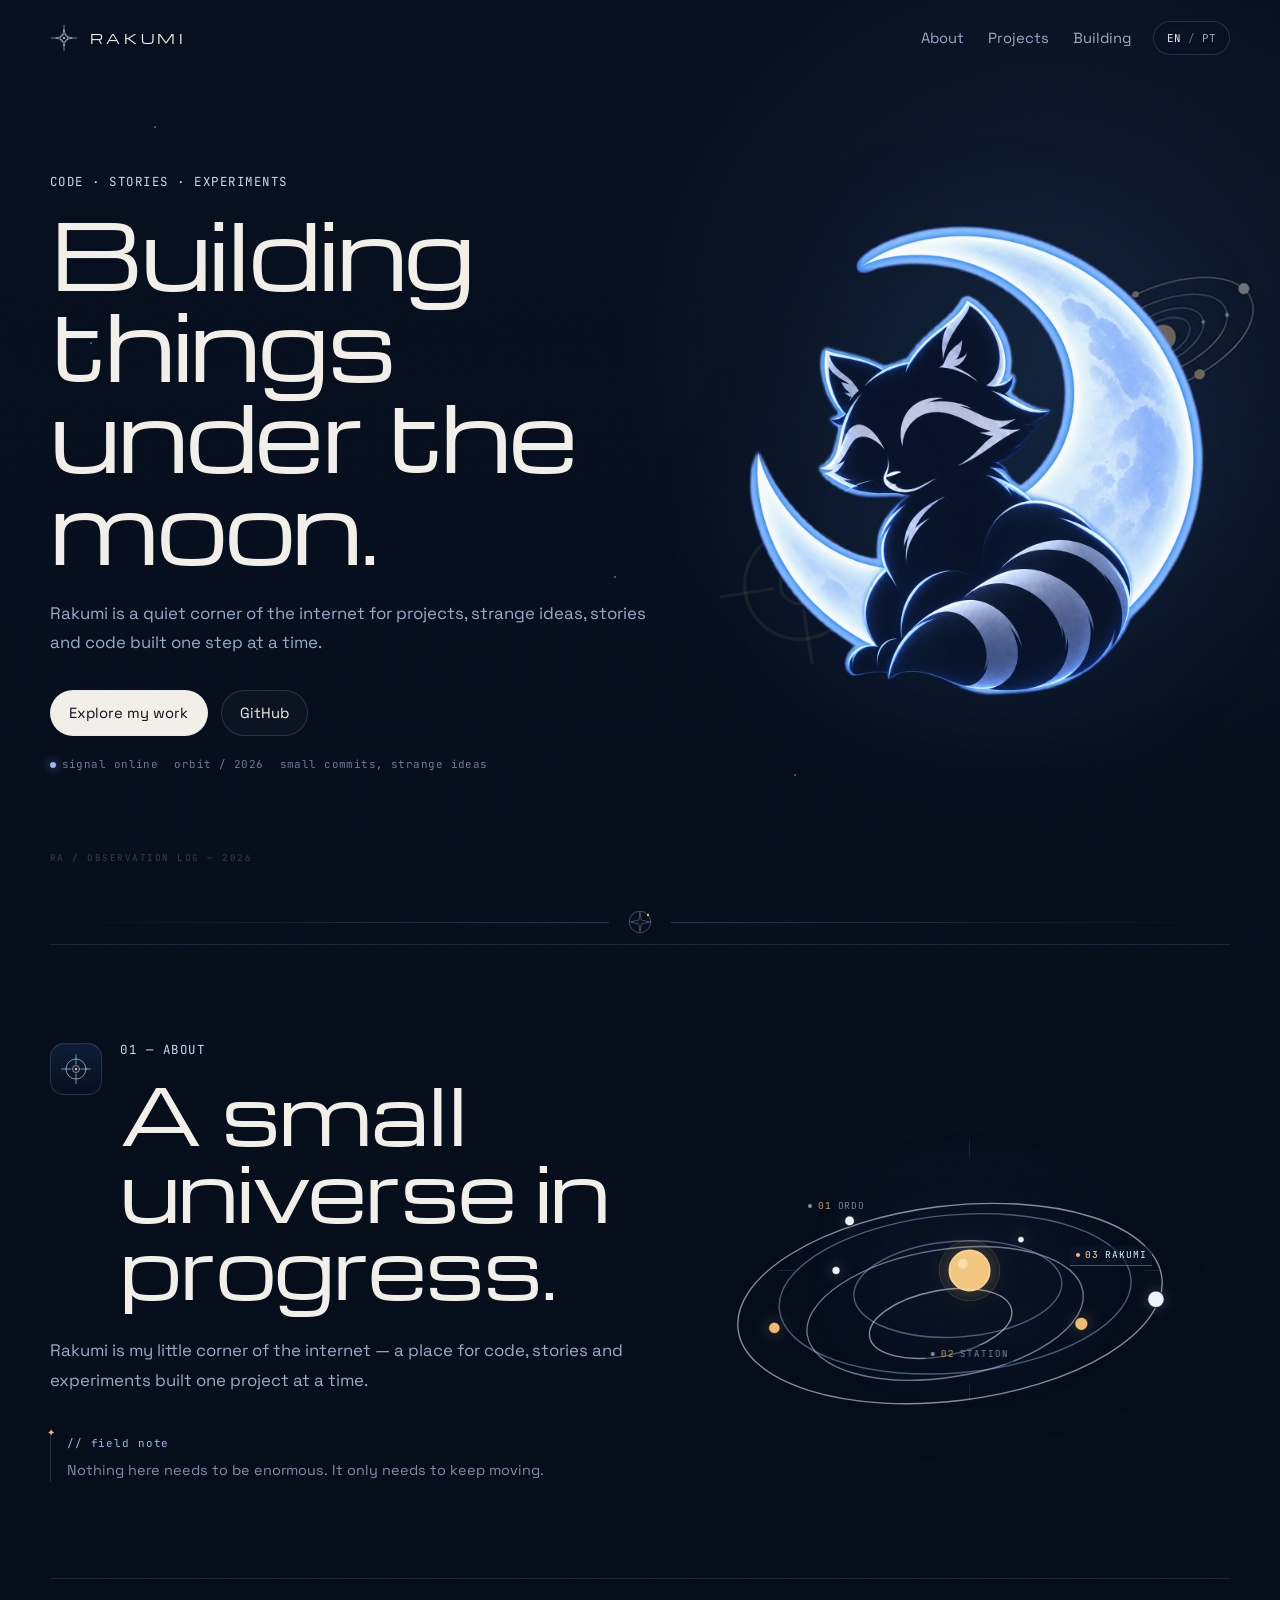
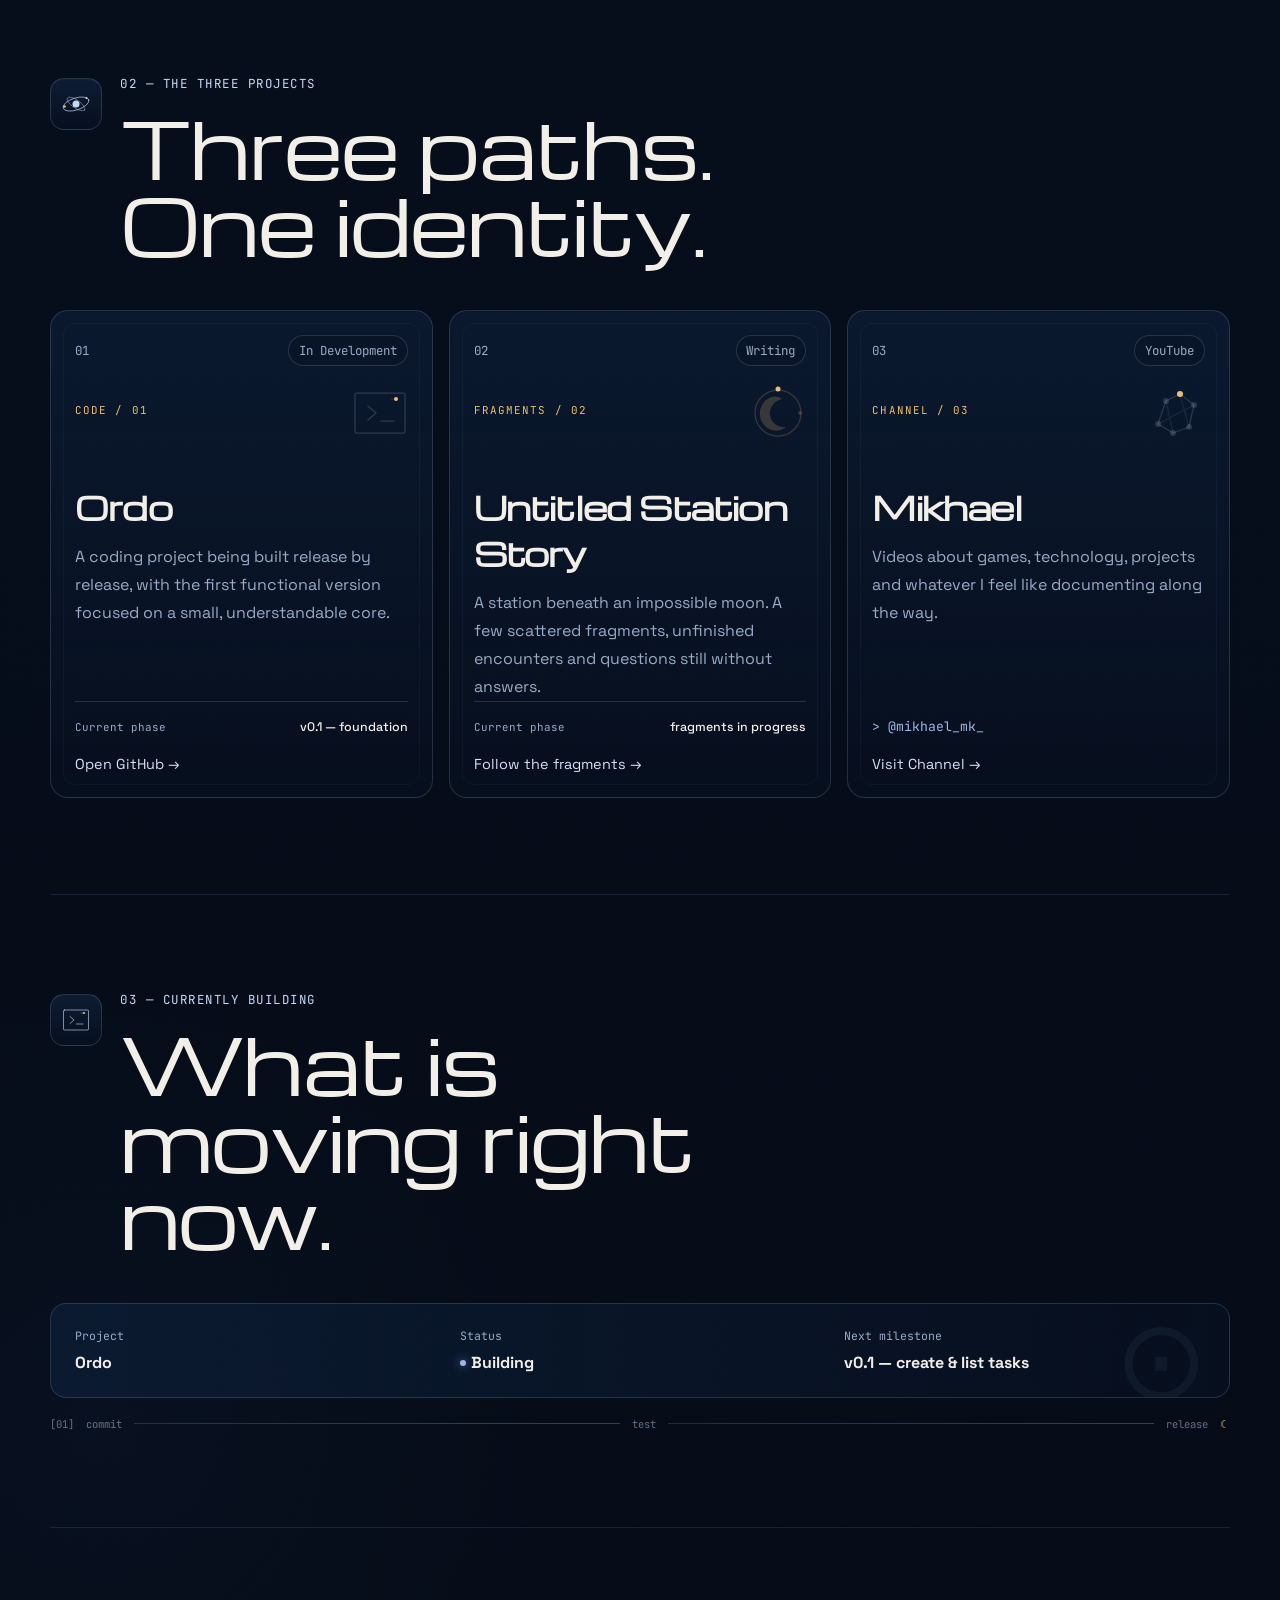
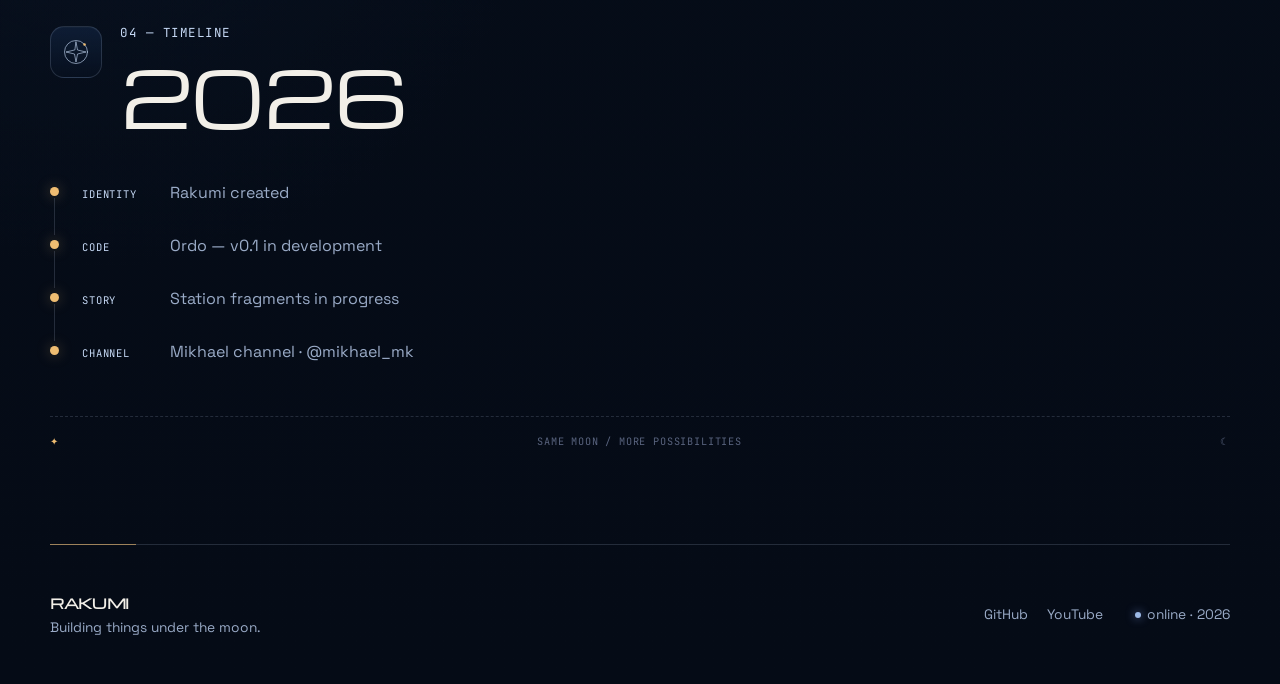
==== rakumi-web-main/index.html @ 77d39f20 "Add files via upload" ====
<!DOCTYPE html>
<html lang="en">
<head>
  <meta charset="UTF-8" />
  <meta name="viewport" content="width=device-width, initial-scale=1.0" />
  <meta
    name="description"
    content="Rakumi — code, stories and experiments built under the moon."
  />
  <meta name="theme-color" content="#07101f" />
  <title>Rakumi — Building things under the moon</title>
  <link rel="icon" type="image/png" sizes="64x64" href="assets/favicon.png" />
  <link rel="stylesheet" href="style.css" />
</head>
<body>
  <!-- Reusable celestial icon system inspired by the Rakumi asset sheet. -->
  <svg class="svg-sprite" aria-hidden="true" width="0" height="0">
    <defs>
      <symbol id="icon-compass" viewBox="0 0 64 64">
        <circle cx="32" cy="32" r="9" />
        <path d="M32 3v15M32 46v15M3 32h15M46 32h15" />
        <path d="M32 13 36 28 51 32 36 36 32 51 28 36 13 32 28 28Z" />
        <circle cx="32" cy="32" r="2.5" class="icon-fill" />
      </symbol>

      <symbol id="icon-orbit" viewBox="0 0 64 64">
        <circle cx="32" cy="32" r="7" class="icon-fill" />
        <ellipse cx="32" cy="32" rx="27" ry="12" transform="rotate(-18 32 32)" />
        <ellipse cx="32" cy="32" rx="21" ry="8" transform="rotate(35 32 32)" opacity=".62" />
        <circle cx="9" cy="37" r="2.7" class="icon-gold" />
        <circle cx="53" cy="20" r="2" class="icon-fill" />
      </symbol>

      <symbol id="icon-coordinates" viewBox="0 0 64 64">
        <circle cx="32" cy="32" r="20" />
        <circle cx="32" cy="32" r="7" />
        <path d="M32 3v19M32 42v19M3 32h19M42 32h19" />
        <circle cx="32" cy="32" r="2.5" class="icon-gold" />
      </symbol>

      <symbol id="icon-developer" viewBox="0 0 64 64">
        <rect x="7" y="12" width="50" height="40" rx="2" />
        <path d="m20 25 8 7-8 7M33 40h13" />
        <path d="M43 18h7" opacity=".58" />
        <circle cx="48" cy="18" r="2" class="icon-gold" />
      </symbol>

      <symbol id="icon-knowledge" viewBox="0 0 64 64">
        <circle cx="32" cy="32" r="23" />
        <path d="M36 18c-8 2-13 9-12 16 1 8 8 13 16 12-6 5-15 5-21-1-7-7-7-18 0-25 5-5 12-6 17-2Z" class="icon-fill" />
        <circle cx="32" cy="8" r="2.5" class="icon-gold" />
        <circle cx="54" cy="32" r="2" class="icon-fill" />
      </symbol>

      <symbol id="icon-connection" viewBox="0 0 64 64">
        <path d="M13 43 21 20 35 13 49 24 44 46 28 52 13 43Z" />
        <path d="m21 20 7 32M35 13l9 33M13 43l36-19" opacity=".54" />
        <circle cx="13" cy="43" r="3" class="icon-fill" />
        <circle cx="21" cy="20" r="3" class="icon-fill" />
        <circle cx="35" cy="13" r="3" class="icon-gold" />
        <circle cx="49" cy="24" r="3" class="icon-fill" />
        <circle cx="44" cy="46" r="3" class="icon-fill" />
        <circle cx="28" cy="52" r="3" class="icon-fill" />
      </symbol>

      <symbol id="icon-exploration" viewBox="0 0 64 64">
        <circle cx="32" cy="32" r="23" />
        <path d="M32 12 35 28 52 32 35 36 32 52 29 36 12 32 29 28Z" />
        <circle cx="49" cy="17" r="2.5" class="icon-gold" />
      </symbol>

      <symbol id="icon-moon" viewBox="0 0 64 64">
        <circle cx="32" cy="32" r="23" />
        <path d="M39 15c-9 2-15 10-14 19 1 9 9 15 18 14-4 4-9 6-14 5-12-2-20-13-18-25 2-10 10-17 20-18 3 0 6 1 8 2Z" class="icon-fill" />
        <path d="M32 4v9M32 51v9" opacity=".55" />
        <circle cx="46" cy="37" r="2" class="icon-gold" />
      </symbol>
    </defs>
  </svg>

  <div class="sky" aria-hidden="true">
    <span class="star star-1"></span>
    <span class="star star-2"></span>
    <span class="star star-3"></span>
    <span class="star star-4"></span>
    <span class="star star-5"></span>
    <span class="star star-6"></span>
    <span class="star star-7"></span>
  </div>

  <header class="site-header">
    <a class="brand" href="#top" aria-label="Rakumi home">
      <svg class="brand-mark" aria-hidden="true"><use href="#icon-compass"></use></svg>
      <span>RAKUMI</span>
    </a>

    <div class="header-actions">
      <nav class="nav" aria-label="Primary navigation" data-i18n-aria-label="nav.aria">
        <a href="#about" data-i18n="nav.about">About</a>
        <a href="#projects" data-i18n="nav.projects">Projects</a>
        <a href="#building" data-i18n="nav.building">Building</a>
      </nav>

      <div class="language-switcher" role="group" aria-label="Language" data-i18n-aria-label="language.aria">
        <button class="language-button" type="button" data-lang="en" aria-pressed="true">EN</button>
        <span aria-hidden="true">/</span>
        <button class="language-button" type="button" data-lang="pt" aria-pressed="false">PT</button>
      </div>
    </div>
  </header>

  <main id="top">
    <section class="hero section">
      <div class="hero-copy">
        <p class="eyebrow" data-i18n="hero.eyebrow">CODE · STORIES · EXPERIMENTS</p>
        <h1 data-i18n-html="hero.title">Building things<br />under the moon.</h1>
        <p class="hero-text" data-i18n="hero.text">
          Rakumi is a quiet corner of the internet for projects,
          strange ideas, stories and code built one step at a time.
        </p>

        <div class="hero-actions">
          <a class="button button-primary" href="#projects" data-i18n="hero.explore">Explore my work</a>
          <a
            class="button button-secondary"
            href="https://github.com/rakumidev"
            target="_blank"
            rel="noreferrer"
          >
            GitHub
          </a>
        </div>

        <div class="hero-signal" aria-label="Rakumi status" data-i18n-aria-label="hero.statusAria">
          <span><i class="signal-dot"></i><span data-i18n="hero.status">signal online</span></span>
          <span data-i18n="hero.orbit">orbit / 2026</span>
          <span data-i18n="hero.commits">small commits, strange ideas</span>
        </div>
      </div>

      <div class="hero-visual">
        <div class="hero-diagram hero-diagram-a hero-orbit-image" aria-hidden="true">
          <img src="assets/orbital-chart.png" alt="" />
        </div>
        <div class="hero-diagram hero-diagram-b" aria-hidden="true">
          <svg><use href="#icon-coordinates"></use></svg>
        </div>
        <img
          class="hero-art"
          src="assets/rakumi-moon.png"
          alt="Rakumi, a lunar raccoon sitting on a crescent moon"
          data-i18n-alt="hero.alt"
          width="1254"
          height="1254"
          fetchpriority="high"
        />
      </div>
    </section>

    <div class="celestial-divider section" aria-hidden="true">
      <span></span><svg><use href="#icon-exploration"></use></svg><span></span>
    </div>

    <section id="about" class="section content-section about-layout">
      <div class="about-copy">
        <div class="section-heading with-symbol">
          <div class="section-symbol" aria-hidden="true">
            <svg><use href="#icon-coordinates"></use></svg>
          </div>
          <div>
            <p class="eyebrow" data-i18n="about.eyebrow">01 — ABOUT</p>
            <h2 data-i18n="about.title">A small universe in progress.</h2>
          </div>
        </div>

        <p class="section-text" data-i18n="about.text">
          Rakumi is my little corner of the internet — a place for code,
          stories and experiments built one project at a time.
        </p>

        <p class="field-note">
          <span data-i18n="about.noteLabel">// field note</span>
          <span class="field-note-copy" data-i18n="about.note">Nothing here needs to be enormous. It only needs to keep moving.</span>
        </p>
      </div>

      <div
        class="orbit-map orbit-interactive"
        data-orbit-system
        data-mode="rakumi"
        aria-label="The three Rakumi project paths"
        data-i18n-aria-label="about.orbitAria"
      >
        <div class="orbit-stage" data-orbit-stage>
          <svg class="orbit-system" viewBox="0 0 620 420" aria-hidden="true" focusable="false">
            <g class="orbit-reference">
              <path d="M310 55v20M310 345v20M82 210h20M518 210h20" />
              <circle cx="310" cy="210" r="3" />
            </g>

            <g class="orbit-rings">
              <ellipse class="orbit-ring orbit-ring-1" data-orbit-ring="0" cx="310" cy="210" rx="254" ry="116" />
              <ellipse class="orbit-ring orbit-ring-2" data-orbit-ring="1" cx="310" cy="210" rx="210" ry="94" />
              <ellipse class="orbit-ring orbit-ring-3" data-orbit-ring="2" cx="310" cy="210" rx="166" ry="76" />
              <ellipse class="orbit-ring orbit-ring-4" data-orbit-ring="3" cx="310" cy="210" rx="124" ry="57" />
              <ellipse class="orbit-ring orbit-ring-5" data-orbit-ring="4" cx="310" cy="210" rx="86" ry="39" />
            </g>

            <g class="orbit-planets">
              <circle class="orbit-planet orbit-planet-1" data-orbit-planet="0" r="10" />
              <circle class="orbit-planet orbit-planet-2 orbit-planet-gold" data-orbit-planet="1" r="7" />
              <circle class="orbit-planet orbit-planet-3" data-orbit-planet="2" r="6" />
              <circle class="orbit-planet orbit-planet-4 orbit-planet-gold" data-orbit-planet="3" r="8" />
              <circle class="orbit-planet orbit-planet-5" data-orbit-planet="4" r="5" />
              <circle class="orbit-planet orbit-planet-6" data-orbit-planet="5" r="4" />
            </g>

            <g class="orbit-core-graphic">
              <circle class="orbit-core-halo" cx="310" cy="210" r="36" />
              <circle class="orbit-core-star" cx="310" cy="210" r="24" />
              <circle class="orbit-core-highlight" cx="302" cy="202" r="6" />
            </g>
          </svg>

          <div class="orbit-mode-switcher" role="group" aria-label="Orbit mode">
            <button class="orbit-mode-button orbit-mode-ordo" type="button" data-orbit-mode="ordo" aria-pressed="false">
              <b>01</b><span>ORDO</span>
            </button>
            <button class="orbit-mode-button orbit-mode-station" type="button" data-orbit-mode="station" aria-pressed="false">
              <b>02</b><span>STATION</span>
            </button>
            <button class="orbit-mode-button orbit-mode-rakumi is-active" type="button" data-orbit-mode="rakumi" aria-pressed="true">
              <b>03</b><span>RAKUMI</span>
            </button>
          </div>

          <span class="orbit-click-marker" data-orbit-marker aria-hidden="true"></span>
        </div>
      </div>
    </section>

    <section id="projects" class="section content-section">
      <div class="section-heading with-symbol">
        <div class="section-symbol" aria-hidden="true">
          <svg><use href="#icon-orbit"></use></svg>
        </div>
        <div>
          <p class="eyebrow" data-i18n="projects.eyebrow">02 — THE THREE PROJECTS</p>
          <h2 data-i18n="projects.title">Three paths. One identity.</h2>
        </div>
      </div>

      <div class="project-grid">
        <article class="project-card">
          <svg class="project-symbol" aria-hidden="true"><use href="#icon-developer"></use></svg>
          <div class="project-topline">
            <span class="project-index">01</span>
            <span class="status" data-i18n="projects.ordo.status">In Development</span>
          </div>

          <p class="project-kind" data-i18n="projects.ordo.kind">CODE / 01</p>
          <h3>Ordo</h3>
          <p data-i18n="projects.ordo.description">
            A coding project being built release by release, with the first
            functional version focused on a small, understandable core.
          </p>

          <div class="project-phase">
            <span data-i18n="projects.currentPhase">Current phase</span>
            <strong data-i18n="projects.ordo.phase">v0.1 — foundation</strong>
          </div>

          <a class="text-link" href="https://github.com/rakumidev" target="_blank" rel="noreferrer" data-i18n="projects.ordo.link">
            Open GitHub →
          </a>
        </article>

        <article class="project-card">
          <svg class="project-symbol" aria-hidden="true"><use href="#icon-knowledge"></use></svg>
          <div class="project-topline">
            <span class="project-index">02</span>
            <span class="status" data-i18n="projects.station.status">Writing</span>
          </div>

          <p class="project-kind" data-i18n="projects.station.kind">FRAGMENTS / 02</p>
          <h3 data-i18n="projects.station.title">Untitled Station Story</h3>
          <p data-i18n="projects.station.description">
            A station beneath an impossible moon. A few scattered fragments,
            unfinished encounters and questions still without answers.
          </p>

          <div class="project-phase">
            <span data-i18n="projects.currentPhase">Current phase</span>
            <strong data-i18n="projects.station.phase">fragments in progress</strong>
          </div>

          <a class="text-link" href="#timeline" data-i18n="projects.station.link">Follow the fragments →</a>
        </article>

        <article class="project-card">
          <svg class="project-symbol" aria-hidden="true"><use href="#icon-connection"></use></svg>
          <div class="project-topline">
            <span class="project-index">03</span>
            <span class="status" data-i18n="projects.channel.status">YouTube</span>
          </div>

          <p class="project-kind" data-i18n="projects.channel.kind">CHANNEL / 03</p>
          <h3 data-i18n="projects.channel.title">Mikhael</h3>
          <p data-i18n="projects.channel.description">
            Videos about games, technology, projects and whatever I feel like
            documenting along the way.
          </p>

          <div class="terminal-line">
            <span>&gt;</span>
            <span data-i18n="projects.channel.terminal">@mikhael_mk</span><span class="cursor">_</span>
          </div>

          <a class="text-link" href="https://www.youtube.com/@mikhael_mk" target="_blank" rel="noreferrer" data-i18n="projects.channel.link">Visit Channel →</a>
        </article>
      </div>
    </section>

    <section id="building" class="section content-section">
      <div class="section-heading with-symbol">
        <div class="section-symbol" aria-hidden="true">
          <svg><use href="#icon-developer"></use></svg>
        </div>
        <div>
          <p class="eyebrow" data-i18n="building.eyebrow">03 — CURRENTLY BUILDING</p>
          <h2 data-i18n="building.title">What is moving right now.</h2>
        </div>
      </div>

      <div class="building-panel">
        <div>
          <span class="panel-label" data-i18n="building.project">Project</span>
          <strong>Ordo</strong>
        </div>
        <div>
          <span class="panel-label" data-i18n="building.statusLabel">Status</span>
          <strong><i class="signal-dot"></i><span data-i18n="building.status">Building</span></strong>
        </div>
        <div>
          <span class="panel-label" data-i18n="building.nextMilestone">Next milestone</span>
          <strong data-i18n="building.milestone">v0.1 — create &amp; list tasks</strong>
        </div>
      </div>

      <div class="building-trace" aria-hidden="true">
        <span>[01]</span>
        <span>commit</span>
        <i></i>
        <span>test</span>
        <i></i>
        <span>release</span>
        <span>☾</span>
      </div>
    </section>

    <section id="timeline" class="section content-section timeline-section">
      <div class="section-heading with-symbol">
        <div class="section-symbol" aria-hidden="true">
          <svg><use href="#icon-exploration"></use></svg>
        </div>
        <div>
          <p class="eyebrow" data-i18n="timeline.eyebrow">04 — TIMELINE</p>
          <h2>2026</h2>
        </div>
      </div>

      <ol class="timeline">
        <li><span data-i18n="timeline.identityLabel">identity</span> <span class="timeline-copy" data-i18n="timeline.identity">Rakumi created</span></li>
        <li><span data-i18n="timeline.codeLabel">code</span> <span class="timeline-copy" data-i18n="timeline.code">Ordo — v0.1 in development</span></li>
        <li><span data-i18n="timeline.storyLabel">story</span> <span class="timeline-copy" data-i18n="timeline.story">Station fragments in progress</span></li>
        <li><span data-i18n="timeline.channelLabel">channel</span> <span class="timeline-copy" data-i18n="timeline.channel">Mikhael channel · @mikhael_mk</span></li>
      </ol>

      <div class="timeline-signoff" aria-hidden="true">
        <span>✦</span>
        <span data-i18n="timeline.signoff">same moon / more possibilities</span>
        <span>☾</span>
      </div>
    </section>
  </main>

  <footer class="footer">
    <div>
      <strong>RAKUMI</strong>
      <p data-i18n="footer.tagline">Building things under the moon.</p>
    </div>

    <div class="footer-links">
      <a href="https://github.com/rakumidev" target="_blank" rel="noreferrer">GitHub</a>
      <a href="https://www.youtube.com/@mikhael_mk" target="_blank" rel="noreferrer">YouTube</a>
    </div>

    <span class="footer-status"><i class="signal-dot"></i><span data-i18n="footer.status">online · 2026</span></span>
  </footer>

  <script src="script.js"></script>
</body>
</html>
---- rakumi-web-main/style.css ----
@import url('https://fonts.googleapis.com/css2?family=JetBrains+Mono:wght@400;500;600&family=Michroma&family=Space+Grotesk:wght@400;500;600;700&display=swap');

:root {
  --bg: #07101f;
  --bg-soft: #0b172b;
  --panel: rgba(10, 24, 46, 0.72);
  --panel-hover: rgba(15, 33, 61, 0.86);
  --border: rgba(188, 207, 236, 0.17);
  --border-strong: rgba(204, 218, 240, 0.29);
  --text: #f2efe8;
  --muted: #9aabc7;
  --accent: #9cb9e5;
  --accent-strong: #c5d8f4;
  --gold: #efbd72;
  --max-width: 1180px;
}

* {
  box-sizing: border-box;
}

html {
  scroll-behavior: smooth;
}

body {
  margin: 0;
  background:
    radial-gradient(circle at 82% 9%, rgba(82, 118, 173, 0.16), transparent 27rem),
    radial-gradient(circle at 8% 78%, rgba(40, 74, 125, 0.08), transparent 28rem),
    linear-gradient(180deg, #07101f 0%, #050b16 100%);
  color: var(--text);
  font-family: "Space Grotesk", system-ui, -apple-system, BlinkMacSystemFont, "Segoe UI", sans-serif;
  min-height: 100vh;
  overflow-x: hidden;
}

a {
  color: inherit;
  text-decoration: none;
}

.sky {
  position: fixed;
  inset: 0;
  pointer-events: none;
  z-index: -1;
}

.star {
  position: absolute;
  width: 2px;
  height: 2px;
  border-radius: 50%;
  background: #dce7ff;
  opacity: 0.45;
  animation: drift 14s ease-in-out infinite alternate;
}

.star-1 { top: 14%; left: 12%; }
.star-2 { top: 28%; left: 74%; animation-delay: -3s; }
.star-3 { top: 55%; left: 88%; animation-delay: -6s; }
.star-4 { top: 72%; left: 20%; animation-delay: -9s; }
.star-5 { top: 86%; left: 62%; animation-delay: -12s; }

.site-header {
  width: min(calc(100% - 2rem), var(--max-width));
  margin: 0 auto;
  min-height: 76px;
  display: flex;
  align-items: center;
  justify-content: space-between;
  gap: 2rem;
}

.brand,
.eyebrow,
.status,
.project-index,
.panel-label,
.terminal-line {
  font-family: "JetBrains Mono", monospace;
}

.brand {
  font-size: 0.95rem;
  letter-spacing: 0.22em;
  font-weight: 500;
}

.nav {
  display: flex;
  gap: 1.5rem;
  color: var(--muted);
  font-size: 0.92rem;
}

.nav a {
  transition: color 180ms ease;
}

.nav a:hover {
  color: var(--text);
}

.section {
  width: min(calc(100% - 2rem), var(--max-width));
  margin: 0 auto;
}

.hero {
  min-height: calc(100vh - 76px);
  display: grid;
  grid-template-columns: minmax(0, 1.1fr) minmax(320px, 0.9fr);
  align-items: center;
  gap: 4rem;
  padding: 5rem 0 7rem;
}

.eyebrow {
  margin: 0 0 1rem;
  color: var(--accent);
  font-size: 0.78rem;
  letter-spacing: 0.12em;
}

.hero h1,
.section-heading h2 {
  margin: 0;
  font-weight: 600;
  letter-spacing: -0.045em;
}

.hero h1 {
  max-width: 760px;
  font-size: clamp(3.4rem, 7vw, 6.6rem);
  line-height: 0.94;
}

.hero-text,
.section-text,
.project-card p {
  color: var(--muted);
  line-height: 1.75;
}

.hero-text {
  max-width: 610px;
  margin: 1.75rem 0 0;
  font-size: 1.05rem;
}

.hero-actions {
  display: flex;
  flex-wrap: wrap;
  gap: 0.8rem;
  margin-top: 2rem;
}

.button {
  display: inline-flex;
  min-height: 46px;
  align-items: center;
  justify-content: center;
  border-radius: 999px;
  padding: 0 1.15rem;
  border: 1px solid var(--border);
  font-size: 0.92rem;
  transition:
    transform 180ms ease,
    background-color 180ms ease,
    border-color 180ms ease;
}

.button:hover {
  transform: translateY(-2px);
}

.button-primary {
  background: var(--text);
  color: #0a0d1b;
}

.button-secondary {
  background: rgba(255,255,255,0.025);
}

.hero-visual {
  min-width: 0;
  display: grid;
  place-items: center;
}

.hero-art {
  display: block;
  width: 100%;
  max-width: 500px;
  height: auto;
  object-fit: contain;
  transform: scaleX(-1);
  margin-top: -24px;
}


.hero-signal {
  display: flex;
  flex-wrap: wrap;
  gap: 0.55rem 1rem;
  margin-top: 1.35rem;
  color: rgba(150, 164, 201, 0.72);
  font-family: "JetBrains Mono", monospace;
  font-size: 0.68rem;
  letter-spacing: 0.04em;
  text-transform: lowercase;
}

.signal-dot {
  display: inline-block;
  width: 6px;
  height: 6px;
  margin-right: 0.35rem;
  border-radius: 50%;
  background: var(--accent);
  box-shadow: 0 0 10px rgba(142, 168, 255, 0.72);
  vertical-align: 0.08em;
}

.about-layout {
  display: grid;
  grid-template-columns: minmax(0, 1fr) minmax(360px, 0.9fr);
  gap: 5rem;
  align-items: center;
}

.field-note {
  max-width: 560px;
  margin: 2.4rem 0 0;
  padding-left: 1rem;
  border-left: 1px solid var(--border);
  color: rgba(150, 164, 201, 0.82);
  line-height: 1.7;
  font-size: 0.9rem;
}

.field-note span {
  display: block;
  margin-bottom: 0.35rem;
  color: var(--accent);
  font-family: "JetBrains Mono", monospace;
  font-size: 0.68rem;
  letter-spacing: 0.08em;
}

.orbit-map {
  position: relative;
  width: min(100%, 470px);
  aspect-ratio: 1;
  margin-left: auto;
}

.orbit {
  position: absolute;
  inset: 50%;
  border: 1px solid var(--border);
  border-radius: 50%;
  transform: translate(-50%, -50%);
}

.orbit-outer {
  width: 92%;
  height: 92%;
}

.orbit-inner {
  width: 58%;
  height: 58%;
  border-style: dashed;
  opacity: 0.72;
}

.orbit-map::before,
.orbit-map::after {
  content: "";
  position: absolute;
  left: 50%;
  top: 50%;
  background: linear-gradient(90deg, transparent, var(--border), transparent);
  transform: translate(-50%, -50%);
  opacity: 0.65;
}

.orbit-map::before {
  width: 100%;
  height: 1px;
}

.orbit-map::after {
  width: 1px;
  height: 100%;
}

.orbit-core,
.orbit-node {
  position: absolute;
  z-index: 2;
  border: 1px solid var(--border);
  background: rgba(9, 14, 31, 0.86);
  backdrop-filter: blur(8px);
}

.orbit-core {
  left: 50%;
  top: 50%;
  width: 116px;
  height: 116px;
  border-radius: 50%;
  transform: translate(-50%, -50%);
  display: grid;
  place-content: center;
  text-align: center;
  box-shadow: 0 0 48px rgba(102, 127, 220, 0.09);
}

.orbit-core span {
  letter-spacing: 0.16em;
  font-size: 0.82rem;
  font-weight: 700;
}

.orbit-core small,
.orbit-node small {
  margin-top: 0.25rem;
  color: var(--muted);
  font-family: "JetBrains Mono", monospace;
  font-size: 0.58rem;
}

.orbit-node {
  min-width: 108px;
  padding: 0.72rem 0.85rem;
  border-radius: 14px;
  display: flex;
  flex-direction: column;
  box-shadow: 0 12px 30px rgba(0,0,0,0.16);
}

.orbit-node::before {
  content: "";
  position: absolute;
  width: 5px;
  height: 5px;
  border-radius: 50%;
  background: var(--accent);
  box-shadow: 0 0 10px rgba(142,168,255,0.65);
}

.node-index {
  margin-bottom: 0.32rem;
  color: var(--accent);
  font-family: "JetBrains Mono", monospace;
  font-size: 0.58rem;
}

.orbit-node strong {
  font-size: 0.78rem;
  letter-spacing: 0.08em;
}

.node-code {
  left: 2%;
  top: 16%;
}

.node-code::before {
  right: -10px;
  bottom: 14px;
}

.node-story {
  right: 0;
  top: 36%;
}

.node-story::before {
  left: -10px;
  top: 18px;
}

.node-channel {
  left: 26%;
  bottom: 2%;
}

.node-channel::before {
  right: 18px;
  top: -10px;
}

.project-kind {
  margin: 2.2rem 0 0 !important;
  color: var(--accent) !important;
  font-family: "JetBrains Mono", monospace;
  font-size: 0.68rem !important;
  letter-spacing: 0.1em;
}

.project-phase {
  margin-top: auto;
  padding-top: 1.1rem;
  border-top: 1px solid var(--border);
  display: flex;
  align-items: baseline;
  justify-content: space-between;
  gap: 1rem;
}

.project-phase span {
  color: var(--muted);
  font-family: "JetBrains Mono", monospace;
  font-size: 0.68rem;
}

.project-phase strong {
  text-align: right;
  font-size: 0.78rem;
  font-weight: 500;
}

.building-trace {
  margin-top: 1.2rem;
  display: grid;
  grid-template-columns: auto auto 1fr auto 1fr auto auto;
  align-items: center;
  gap: 0.75rem;
  color: rgba(150, 164, 201, 0.66);
  font-family: "JetBrains Mono", monospace;
  font-size: 0.66rem;
}

.building-trace i {
  height: 1px;
  background: linear-gradient(90deg, var(--border), rgba(181,198,255,0.28));
}

.timeline li span {
  display: inline-block;
  min-width: 72px;
  margin-right: 0.75rem;
  color: var(--accent);
  font-family: "JetBrains Mono", monospace;
  font-size: 0.66rem;
  text-transform: uppercase;
  letter-spacing: 0.08em;
}

.timeline-signoff {
  margin-top: 1.4rem;
  padding-top: 1.1rem;
  border-top: 1px dashed var(--border);
  display: flex;
  justify-content: space-between;
  gap: 1rem;
  color: rgba(150, 164, 201, 0.58);
  font-family: "JetBrains Mono", monospace;
  font-size: 0.64rem;
  letter-spacing: 0.08em;
  text-transform: uppercase;
}

.footer-status {
  white-space: nowrap;
}

.content-section {
  position: relative;
  padding: 6rem 0;
  border-top: 1px solid var(--border);
}

.content-section::before {
  content: "·";
  position: absolute;
  top: -0.58rem;
  left: 2rem;
  padding: 0 0.45rem;
  background: var(--bg);
  color: rgba(142, 168, 255, 0.55);
  font-family: "JetBrains Mono", monospace;
}

.section-heading {
  max-width: 760px;
}

.section-heading h2 {
  font-size: clamp(2.4rem, 6vw, 4.8rem);
  line-height: 1;
}

.section-text {
  max-width: 690px;
  margin-top: 2rem;
  font-size: 1.05rem;
}

.project-grid {
  display: grid;
  grid-template-columns: repeat(3, 1fr);
  gap: 1rem;
  margin-top: 3rem;
}

.project-card {
  position: relative;
  overflow: hidden;
  min-height: 430px;
  border: 1px solid var(--border);
  border-radius: 24px;
  padding: 1.5rem;
  background: linear-gradient(180deg, var(--panel), rgba(11, 17, 37, 0.42));
  display: flex;
  flex-direction: column;
  transition:
    transform 180ms ease,
    border-color 180ms ease,
    background-color 180ms ease;
}

.project-card::after {
  content: "✦";
  position: absolute;
  right: 1.2rem;
  bottom: 1rem;
  color: rgba(142, 168, 255, 0.18);
  font-size: 2.5rem;
  line-height: 1;
  pointer-events: none;
}

.project-card:hover {
  transform: translateY(-5px);
  border-color: rgba(182, 199, 255, 0.28);
  background: var(--panel-hover);
}

.project-topline,
.progress-row {
  display: flex;
  align-items: center;
  justify-content: space-between;
  gap: 1rem;
}

.project-index,
.status,
.progress-row {
  color: var(--muted);
  font-size: 0.78rem;
}

.status {
  border: 1px solid var(--border);
  border-radius: 999px;
  padding: 0.38rem 0.62rem;
}

.project-card h3 {
  margin: 4rem 0 0.8rem;
  font-size: 2rem;
  letter-spacing: -0.03em;
}

.project-card p {
  margin: 0;
}

.progress-row {
  margin-top: auto;
  margin-bottom: 0.6rem;
}

.progress-track {
  overflow: hidden;
  height: 5px;
  background: rgba(255,255,255,0.07);
  border-radius: 999px;
}

.progress-bar {
  width: 0;
  height: 100%;
  background: linear-gradient(90deg, var(--accent), var(--accent-strong));
  border-radius: inherit;
  transition: width 900ms cubic-bezier(.2,.75,.2,1);
}

.text-link {
  margin-top: 1.25rem;
  color: var(--accent-strong);
  font-size: 0.9rem;
}

.terminal-line {
  margin-top: auto;
  color: var(--accent);
  font-size: 0.82rem;
}

.cursor {
  animation: blink 1s steps(1) infinite;
}

.building-panel {
  margin-top: 3rem;
  padding: 1.5rem;
  border: 1px solid var(--border);
  border-radius: 22px;
  background: var(--panel);
  display: grid;
  grid-template-columns: repeat(3, 1fr);
  gap: 1.5rem;
}

.building-panel > div {
  display: flex;
  flex-direction: column;
  gap: 0.55rem;
}

.panel-label {
  color: var(--muted);
  font-size: 0.72rem;
}

.timeline {
  margin: 3rem 0 0;
  padding: 0;
  list-style: none;
}

.timeline li {
  position: relative;
  padding: 0 0 2rem 2rem;
  color: var(--muted);
}

.timeline li::before {
  content: "";
  position: absolute;
  left: 0;
  top: 0.35rem;
  width: 9px;
  height: 9px;
  border-radius: 50%;
  background: var(--accent);
  box-shadow: 0 0 14px rgba(142,168,255,0.55);
}

.timeline li::after {
  content: "";
  position: absolute;
  left: 4px;
  top: 1rem;
  bottom: 0;
  width: 1px;
  background: var(--border);
}

.timeline li:last-child::after {
  display: none;
}

.footer {
  width: min(calc(100% - 2rem), var(--max-width));
  margin: 0 auto;
  padding: 3rem 0;
  border-top: 1px solid var(--border);
  color: var(--muted);
  display: grid;
  grid-template-columns: 1fr auto auto;
  align-items: center;
  gap: 2rem;
  font-size: 0.86rem;
}

.footer strong {
  color: var(--text);
  letter-spacing: 0.16em;
}

.footer p {
  margin: 0.35rem 0 0;
}

.footer-links {
  display: flex;
  gap: 1.2rem;
}

@keyframes drift {
  from { transform: translateY(0); opacity: 0.28; }
  to { transform: translateY(-12px); opacity: 0.6; }
}

@keyframes blink {
  0%, 48% { opacity: 1; }
  49%, 100% { opacity: 0; }
}

@media (max-width: 900px) {
  .hero {
    grid-template-columns: 1fr;
    gap: 2.5rem;
    padding-top: 4rem;
  }

  .hero-art {
    width: min(100%, 420px);
    margin: 0 auto;
  }

  .about-layout {
    grid-template-columns: 1fr;
    gap: 3rem;
  }

  .orbit-map {
    width: min(82vw, 440px);
    margin: 0 auto;
  }

  .project-grid {
    grid-template-columns: 1fr;
  }

  .project-card {
    min-height: 360px;
  }

  .project-phase {
    align-items: flex-start;
    flex-direction: column;
    gap: 0.4rem;
  }

  .project-phase strong {
    text-align: left;
  }

  .building-panel {
    grid-template-columns: 1fr;
  }
}

@media (max-width: 620px) {
  .site-header {
    min-height: 68px;
  }

  .nav {
    display: none;
  }

  .section,
  .site-header,
  .footer {
    width: min(calc(100% - 2rem), var(--max-width));
  }

  .hero {
    min-height: auto;
    grid-template-columns: minmax(0, 1fr);
    gap: 2.75rem;
    padding: 3.5rem 0 4.5rem;
  }

  .hero-copy,
  .about-copy {
    min-width: 0;
  }

  .hero h1 {
    max-width: 100%;
    font-size: clamp(3rem, 14vw, 4.35rem);
    line-height: 0.95;
    overflow-wrap: normal;
    word-break: normal;
  }

  .hero-text,
  .section-text {
    max-width: none;
    font-size: 0.98rem;
    line-height: 1.7;
  }

  .hero-actions {
    flex-direction: column;
  }

  .button {
    width: 100%;
  }

  .hero-signal {
    gap: 0.45rem 0.8rem;
    font-size: 0.64rem;
  }

  .hero-signal span:last-child {
    display: none;
  }

  .hero-visual {
    width: 100%;
    overflow: visible;
  }

  .hero-art {
    width: min(88vw, 340px);
    max-width: 100%;
    margin: 0 auto;
  }

  .content-section {
    padding: 4.25rem 0;
  }

  .about-layout {
    display: grid;
    grid-template-columns: minmax(0, 1fr);
    gap: 3.25rem;
  }

  .section-heading {
    max-width: 100%;
  }

  .section-heading h2 {
    max-width: 100%;
    font-size: clamp(2.55rem, 11vw, 3.75rem);
    line-height: 1.02;
    overflow-wrap: normal;
    word-break: normal;
  }

  .field-note {
    max-width: none;
    margin: 2rem 0 0;
    padding-left: 1rem;
    font-size: 0.88rem;
    line-height: 1.65;
  }

  .field-note span {
    font-size: 0.64rem;
  }

  .orbit-map {
    width: min(90vw, 340px);
    max-width: 100%;
    margin: 0 auto;
  }

  .orbit-core {
    width: 96px;
    height: 96px;
  }

  .orbit-core span {
    font-size: 0.72rem;
  }

  .orbit-node {
    min-width: 88px;
    padding: 0.58rem 0.62rem;
  }

  .orbit-node strong {
    font-size: 0.66rem;
  }

  .orbit-node small,
  .orbit-core small,
  .node-index {
    font-size: 0.52rem;
  }

  .node-code {
    left: 0;
    top: 14%;
  }

  .node-story {
    right: 0;
    top: 35%;
  }

  .node-channel {
    left: 25%;
    bottom: 0;
  }

  .project-card {
    min-height: 340px;
    padding: 1.25rem;
    border-radius: 20px;
  }

  .project-card h3 {
    margin-top: 2.5rem;
  }

  .building-panel {
    margin-top: 2rem;
    padding: 1.25rem;
  }

  .building-trace {
    grid-template-columns: auto 1fr auto;
    gap: 0.55rem;
  }

  .building-trace span:nth-of-type(2),
  .building-trace span:nth-of-type(3),
  .building-trace i {
    display: none;
  }

  .timeline li {
    padding-left: 1.6rem;
  }

  .timeline li span {
    display: block;
    margin: 0 0 0.28rem;
  }

  .timeline-signoff {
    font-size: 0.56rem;
    gap: 0.6rem;
  }

  .footer {
    grid-template-columns: 1fr;
    align-items: start;
  }

  .footer-status {
    white-space: normal;
  }
}

@media (prefers-reduced-motion: reduce) {
  *,
  *::before,
  *::after {
    scroll-behavior: auto !important;
    animation-duration: 0.001ms !important;
    animation-iteration-count: 1 !important;
    transition-duration: 0.001ms !important;
  }
}

/* =========================
   V4 — Celestial asset system + bilingual UI
   ========================= */

.svg-sprite {
  position: absolute;
  width: 0;
  height: 0;
  overflow: hidden;
}

svg use {
  vector-effect: non-scaling-stroke;
}

.brand-mark,
.section-symbol svg,
.project-symbol,
.hero-diagram svg,
.celestial-divider svg {
  fill: none;
  stroke: currentColor;
  stroke-width: 1.25;
  stroke-linecap: round;
  stroke-linejoin: round;
}

.icon-fill {
  fill: currentColor;
  stroke: none;
}

.icon-gold {
  fill: var(--gold);
  stroke: none;
}

.star-6 { top: 38%; left: 7%; animation-delay: -4s; }
.star-7 { top: 64%; left: 48%; animation-delay: -10s; }

.site-header {
  position: relative;
  z-index: 20;
}

.brand {
  display: inline-flex;
  align-items: center;
  gap: 0.72rem;
  color: var(--text);
}

.brand-mark {
  width: 28px;
  height: 28px;
  color: var(--accent-strong);
  flex: 0 0 auto;
}

.header-actions {
  display: flex;
  align-items: center;
  gap: 1.4rem;
}

.language-switcher {
  display: inline-flex;
  align-items: center;
  gap: 0.34rem;
  min-height: 34px;
  padding: 0 0.72rem;
  border: 1px solid var(--border);
  border-radius: 999px;
  color: rgba(154, 171, 199, 0.62);
  background: rgba(8, 18, 35, 0.52);
  backdrop-filter: blur(10px);
  font-family: "JetBrains Mono", monospace;
  font-size: 0.68rem;
  letter-spacing: 0.08em;
}

.language-button {
  appearance: none;
  border: 0;
  padding: 0.3rem 0.08rem;
  background: transparent;
  color: var(--muted);
  font: inherit;
  cursor: pointer;
  transition: color 160ms ease, text-shadow 160ms ease;
}

.language-button:hover,
.language-button:focus-visible {
  color: var(--text);
  outline: none;
}

.language-button.is-active {
  color: var(--text);
  text-shadow: 0 0 14px rgba(156, 185, 229, 0.4);
}

.hero {
  position: relative;
}

.hero::before {
  content: "RA / OBSERVATION LOG — 2026";
  position: absolute;
  left: 0;
  bottom: 2.25rem;
  color: rgba(154, 171, 199, 0.3);
  font-family: "JetBrains Mono", monospace;
  font-size: 0.58rem;
  letter-spacing: 0.16em;
  pointer-events: none;
}

.hero-visual {
  position: relative;
  isolation: isolate;
}

.hero-art {
  position: relative;
  z-index: 2;
  filter: drop-shadow(0 20px 60px rgba(30, 69, 126, 0.16));
}

.hero-diagram {
  position: absolute;
  z-index: 1;
  color: rgba(174, 200, 237, 0.13);
  pointer-events: none;
}

.hero-diagram-a {
  width: 275px;
  height: 275px;
  right: -3rem;
  top: 5%;
  transform: rotate(12deg);
}

.hero-diagram-b {
  width: 175px;
  height: 175px;
  left: -1rem;
  bottom: 8%;
  color: rgba(239, 189, 114, 0.08);
  transform: rotate(-9deg);
}

.hero-diagram svg {
  width: 100%;
  height: 100%;
}

.celestial-divider {
  display: grid;
  grid-template-columns: 1fr auto 1fr;
  align-items: center;
  gap: 1rem;
  height: 44px;
  color: rgba(176, 198, 231, 0.58);
}

.celestial-divider span {
  height: 1px;
  background: linear-gradient(90deg, transparent, rgba(181, 198, 255, 0.22));
}

.celestial-divider span:last-child {
  background: linear-gradient(90deg, rgba(181, 198, 255, 0.22), transparent);
}

.celestial-divider svg {
  width: 30px;
  height: 30px;
}

.content-section {
  border-top-color: rgba(181, 198, 255, 0.12);
}

.content-section::before {
  content: none;
}

.section-heading.with-symbol {
  display: grid;
  grid-template-columns: auto minmax(0, 1fr);
  align-items: start;
  gap: 1.15rem;
}

.section-symbol {
  display: grid;
  place-items: center;
  width: 52px;
  height: 52px;
  margin-top: 0.15rem;
  border: 1px solid var(--border);
  border-radius: 14px;
  color: var(--accent-strong);
  background: linear-gradient(180deg, rgba(19, 38, 68, 0.62), rgba(8, 18, 35, 0.38));
  box-shadow: inset 0 1px 0 rgba(255,255,255,0.02);
}

.section-symbol svg {
  width: 32px;
  height: 32px;
}

.eyebrow {
  color: var(--accent-strong);
}

.section-heading h2 {
  color: var(--text);
}

.field-note {
  position: relative;
}

.field-note::after {
  content: "✦";
  position: absolute;
  left: -4px;
  top: -9px;
  color: var(--gold);
  font-size: 0.62rem;
}

.field-note .field-note-copy {
  display: block;
  margin: 0;
  color: rgba(154, 171, 199, 0.82);
  font-family: "Space Grotesk", system-ui, sans-serif;
  font-size: inherit;
  letter-spacing: normal;
}

.orbit-outer {
  box-shadow: inset 0 0 36px rgba(86, 122, 177, 0.035), 0 0 70px rgba(86, 122, 177, 0.035);
}

.orbit-node::before {
  background: var(--gold);
  box-shadow: 0 0 10px rgba(239, 189, 114, 0.45);
}

.project-card {
  isolation: isolate;
  border-radius: 18px;
  background:
    linear-gradient(180deg, rgba(13, 29, 54, 0.74), rgba(8, 18, 35, 0.45));
}

.project-card::before {
  content: "";
  position: absolute;
  inset: 12px;
  border: 1px solid rgba(181, 198, 255, 0.045);
  border-radius: 12px;
  pointer-events: none;
  z-index: -1;
}

.project-card::after {
  content: none;
}

.project-symbol {
  position: absolute;
  right: 1.25rem;
  top: 4.4rem;
  width: 64px;
  height: 64px;
  color: rgba(181, 205, 239, 0.20);
  pointer-events: none;
}

.project-card:nth-child(2) .project-symbol {
  color: rgba(239, 189, 114, 0.20);
}

.project-card:nth-child(3) .project-symbol {
  color: rgba(181, 205, 239, 0.18);
}

.project-kind {
  color: var(--gold) !important;
}

.status {
  background: rgba(7, 16, 31, 0.34);
}

.project-card:hover {
  border-color: var(--border-strong);
  box-shadow: 0 18px 56px rgba(0,0,0,0.17);
}

.text-link {
  color: #d5e2f7;
}

.text-link:hover {
  color: var(--gold);
}

.building-panel {
  position: relative;
  overflow: hidden;
  border-radius: 16px;
  background:
    linear-gradient(90deg, rgba(13, 30, 55, 0.74), rgba(8, 18, 35, 0.58));
}

.building-panel::after {
  content: "⊙";
  position: absolute;
  right: 1.3rem;
  bottom: -1.3rem;
  color: rgba(156, 185, 229, 0.06);
  font-size: 7rem;
  line-height: 1;
}

.building-trace span:last-child,
.timeline-signoff span:first-child {
  color: var(--gold);
}

.timeline li::before {
  background: var(--gold);
  box-shadow: 0 0 14px rgba(239, 189, 114, 0.38);
}

.timeline li span:not(.timeline-copy) {
  color: var(--accent-strong);
}

.timeline-copy {
  display: inline;
  min-width: 0 !important;
  margin: 0 !important;
  color: var(--muted) !important;
  font-family: "Space Grotesk", system-ui, sans-serif !important;
  font-size: inherit !important;
  text-transform: none !important;
  letter-spacing: normal !important;
}

.footer {
  position: relative;
}

.footer::before {
  content: "";
  position: absolute;
  left: 0;
  top: -1px;
  width: 86px;
  height: 1px;
  background: var(--gold);
  opacity: 0.6;
}

@media (max-width: 900px) {
  .hero-diagram-a {
    right: 3%;
  }

  .hero-diagram-b {
    left: 8%;
  }
}

@media (max-width: 620px) {
  .site-header {
    gap: 1rem;
  }

  .brand {
    gap: 0.5rem;
    font-size: 0.82rem;
  }

  .brand-mark {
    width: 24px;
    height: 24px;
  }

  .header-actions {
    gap: 0.6rem;
  }

  .language-switcher {
    min-height: 32px;
    padding: 0 0.56rem;
    font-size: 0.62rem;
  }

  .hero::before {
    display: none;
  }

  .hero-diagram-a {
    width: 210px;
    height: 210px;
    right: -8%;
    top: 0;
  }

  .hero-diagram-b {
    width: 125px;
    height: 125px;
    left: 0;
    bottom: 5%;
  }

  .celestial-divider {
    height: 34px;
    gap: 0.7rem;
  }

  .celestial-divider svg {
    width: 25px;
    height: 25px;
  }

  .section-heading.with-symbol {
    grid-template-columns: 42px minmax(0, 1fr);
    gap: 0.8rem;
  }

  .section-symbol {
    width: 42px;
    height: 42px;
    border-radius: 12px;
  }

  .section-symbol svg {
    width: 26px;
    height: 26px;
  }

  .project-symbol {
    top: 4.1rem;
    right: 1rem;
    width: 52px;
    height: 52px;
  }

  .timeline li span:not(.timeline-copy) {
    display: block;
  }

  .timeline-copy {
    display: inline !important;
  }
}


/* V4 refinement — editorial orbit asset, favicon and Rakumi typography */
.brand {
  font-family: "Michroma", sans-serif;
  font-size: 0.82rem;
  letter-spacing: 0.28em;
}

.hero h1,
.section-heading h2,
.project-card h3,
.footer strong {
  font-family: "Michroma", sans-serif;
  letter-spacing: -0.025em;
}

.hero h1 {
  font-weight: 400;
  line-height: 1.02;
}

.section-heading h2 {
  font-weight: 400;
}

.hero-orbit-image {
  width: 230px;
  height: auto;
  opacity: 0.42;
  transform: rotate(-7deg);
}

.hero-orbit-image img {
  display: block;
  width: 100%;
  height: auto;
}

.orbit-image-panel {
  width: min(100%, 500px);
  aspect-ratio: auto;
  margin-left: auto;
  display: grid;
  place-items: center;
  gap: 1.15rem;
  padding: 1.5rem 1rem 1rem;
}

.orbit-image-panel::before,
.orbit-image-panel::after {
  content: none;
}

.orbit-image {
  display: block;
  width: min(100%, 430px);
  height: auto;
  filter: drop-shadow(0 18px 45px rgba(0, 0, 0, 0.24));
}

.orbit-legend {
  width: min(100%, 430px);
  display: flex;
  flex-wrap: wrap;
  justify-content: center;
  gap: 0.55rem 1rem;
  color: rgba(188, 207, 236, 0.62);
  font-family: "JetBrains Mono", monospace;
  font-size: 0.61rem;
  letter-spacing: 0.08em;
}

.orbit-legend b {
  color: var(--gold);
  font-weight: 500;
}

@media (max-width: 900px) {
  .orbit-image-panel {
    width: min(88vw, 500px);
    margin: 0 auto;
  }
}

@media (max-width: 620px) {
  .brand {
    font-size: 0.72rem;
    letter-spacing: 0.2em;
  }

  .hero h1 {
    font-size: clamp(2.7rem, 12vw, 4rem);
  }

  .section-heading h2 {
    font-size: clamp(2.2rem, 9.8vw, 3.35rem);
  }

  .orbit-image-panel {
    width: min(92vw, 390px);
    padding-inline: 0;
  }

  .orbit-image {
    width: min(100%, 350px);
  }

  .orbit-legend {
    font-size: 0.55rem;
    gap: 0.45rem 0.7rem;
  }
}

/* =========================
   V4 — Interactive orbital navigator
   ========================= */

.orbit-interactive {
  width: min(100%, 560px);
  aspect-ratio: auto;
  margin-left: auto;
  display: grid;
  padding: 1.1rem 0 0;
  perspective: 1050px;
}

.orbit-interactive::before,
.orbit-interactive::after {
  content: none;
}

.orbit-stage {
  --orbit-tilt-x: 0deg;
  --orbit-tilt-y: 0deg;
  --orbit-shift-x: 0px;
  --orbit-shift-y: 0px;
  position: relative;
  width: 100%;
  aspect-ratio: 620 / 420;
  transform:
    translate3d(var(--orbit-shift-x), var(--orbit-shift-y), 0)
    rotateX(var(--orbit-tilt-x))
    rotateY(var(--orbit-tilt-y));
  transform-style: preserve-3d;
  transition:
    transform 560ms cubic-bezier(.2,.72,.2,1),
    filter 300ms ease;
  cursor: grab;
  touch-action: manipulation;
  will-change: transform;
}

.orbit-stage::before {
  content: "";
  position: absolute;
  inset: 13% 7%;
  border-radius: 50%;
  background: radial-gradient(circle, rgba(90, 133, 197, 0.085), rgba(7, 16, 31, 0) 67%);
  filter: blur(9px);
  opacity: .72;
  pointer-events: none;
  transition: opacity 260ms ease, transform 260ms ease;
}

.orbit-stage.is-pointing {
  transition-duration: 145ms;
  filter: drop-shadow(0 24px 48px rgba(0, 0, 0, 0.14));
  cursor: grabbing;
}

.orbit-stage.is-pointing::before {
  opacity: 1;
  transform: scale(1.025);
}

.orbit-stage.is-clicked {
  transition-duration: 430ms;
}

.orbit-system {
  position: relative;
  z-index: 1;
  display: block;
  width: 100%;
  height: 100%;
  overflow: visible;
  filter: drop-shadow(0 18px 42px rgba(0, 0, 0, 0.22));
  pointer-events: none;
}

.orbit-reference {
  fill: none;
  stroke: rgba(181, 205, 239, 0.14);
  stroke-width: 1;
  stroke-linecap: round;
  transition: opacity 600ms ease;
}

.orbit-reference circle {
  fill: rgba(239, 189, 114, 0.36);
  stroke: none;
}

.orbit-ring {
  fill: none;
  stroke: rgba(188, 207, 236, 0.54);
  stroke-width: 1.4;
  vector-effect: non-scaling-stroke;
  transform-box: view-box;
  transform-origin: 310px 210px;
  transition:
    stroke 350ms ease,
    stroke-width 350ms ease,
    opacity 350ms ease;
}

.orbit-stage.is-pointing .orbit-ring {
  stroke: rgba(199, 218, 244, 0.66);
}

.orbit-ring-2,
.orbit-ring-4 {
  stroke: rgba(146, 177, 221, 0.47);
}

.orbit-ring-5 {
  stroke: rgba(197, 216, 244, 0.42);
}

.orbit-planet {
  fill: #eef3f8;
  stroke: rgba(7, 16, 31, 0.72);
  stroke-width: 1.4;
  vector-effect: non-scaling-stroke;
  filter: drop-shadow(0 0 7px rgba(197, 216, 244, 0.22));
}

.orbit-planet-gold {
  fill: var(--gold);
  filter: drop-shadow(0 0 8px rgba(239, 189, 114, 0.26));
}

.orbit-core-halo {
  fill: rgba(239, 189, 114, 0.06);
  stroke: rgba(239, 189, 114, 0.20);
  stroke-width: 1;
  transition: fill 240ms ease, stroke 240ms ease;
}

.orbit-stage.is-pointing .orbit-core-halo {
  fill: rgba(239, 189, 114, 0.085);
  stroke: rgba(239, 189, 114, 0.27);
}

.orbit-core-star {
  fill: #f1c77f;
  stroke: #f7d69a;
  stroke-width: 2;
  filter: drop-shadow(0 0 11px rgba(239, 189, 114, 0.23));
}

.orbit-core-highlight {
  fill: rgba(255, 242, 214, 0.48);
}

/* The project names now live inside the orbital instrument itself. */
.orbit-mode-switcher {
  position: absolute;
  inset: 0;
  z-index: 4;
  pointer-events: none;
}

.orbit-mode-button {
  appearance: none;
  position: absolute;
  display: inline-flex;
  align-items: center;
  gap: .36rem;
  border: 0;
  border-bottom: 1px solid transparent;
  padding: .28rem .34rem .3rem;
  background: rgba(7, 16, 31, 0.42);
  color: rgba(188, 207, 236, 0.60);
  font-family: "JetBrains Mono", monospace;
  font-size: .60rem;
  letter-spacing: .095em;
  line-height: 1;
  white-space: nowrap;
  cursor: pointer;
  pointer-events: auto;
  backdrop-filter: blur(3px);
  -webkit-backdrop-filter: blur(3px);
  transition:
    color 180ms ease,
    border-color 180ms ease,
    background-color 180ms ease,
    transform 180ms ease,
    text-shadow 180ms ease;
}

.orbit-mode-button::before {
  content: "";
  width: 4px;
  height: 4px;
  flex: 0 0 4px;
  border-radius: 50%;
  background: rgba(224, 235, 249, 0.58);
  box-shadow: 0 0 8px rgba(197, 216, 244, 0.16);
  transition: background-color 180ms ease, box-shadow 180ms ease;
}

.orbit-mode-button b {
  color: rgba(239, 189, 114, 0.68);
  font-weight: 500;
  transition: color 180ms ease;
}

.orbit-mode-button:hover,
.orbit-mode-button:focus-visible {
  color: #eef4fb;
  background: rgba(10, 24, 45, 0.72);
  border-bottom-color: rgba(197, 216, 244, 0.28);
  outline: none;
  transform: translateY(-2px);
  text-shadow: 0 0 14px rgba(197, 216, 244, 0.18);
}

.orbit-mode-button:hover::before,
.orbit-mode-button:focus-visible::before,
.orbit-mode-button.is-active::before {
  background: var(--gold);
  box-shadow: 0 0 10px rgba(239, 189, 114, 0.36);
}

.orbit-mode-button.is-active {
  color: #dce8f8;
  border-bottom-color: rgba(239, 189, 114, 0.38);
  background: rgba(10, 24, 45, 0.58);
}

.orbit-mode-button.is-active b {
  color: var(--gold);
}

/* Positions are percentages so the labels remain inside the orbit responsively. */
.orbit-mode-ordo {
  left: 18%;
  top: 29%;
}

.orbit-mode-station {
  left: 50%;
  top: 71%;
  transform: translateX(-50%);
}

.orbit-mode-station:hover,
.orbit-mode-station:focus-visible {
  transform: translateX(-50%) translateY(-2px);
}

.orbit-mode-rakumi {
  right: 15%;
  top: 43%;
}

.orbit-click-marker {
  position: absolute;
  z-index: 3;
  width: 22px;
  height: 22px;
  border: 1px solid rgba(197, 216, 244, 0.52);
  border-radius: 50%;
  opacity: 0;
  transform: translate(-50%, -50%) scale(.45);
  pointer-events: none;
}

.orbit-click-marker::before,
.orbit-click-marker::after {
  content: "";
  position: absolute;
  left: 50%;
  top: 50%;
  background: rgba(239, 189, 114, 0.54);
  transform: translate(-50%, -50%);
}

.orbit-click-marker::before {
  width: 32px;
  height: 1px;
}

.orbit-click-marker::after {
  width: 1px;
  height: 32px;
}

.orbit-click-marker.is-visible {
  animation: orbit-marker 650ms ease-out both;
}

.orbit-interactive[data-mode="ordo"] .orbit-ring {
  stroke: rgba(201, 218, 241, 0.58);
}

.orbit-interactive[data-mode="ordo"] .orbit-reference {
  opacity: .9;
}

.orbit-interactive[data-mode="station"] .orbit-ring {
  stroke: rgba(155, 188, 231, 0.56);
}

.orbit-interactive[data-mode="station"] .orbit-reference {
  opacity: .52;
}

.orbit-interactive[data-mode="rakumi"] .orbit-ring-1,
.orbit-interactive[data-mode="rakumi"] .orbit-ring-5 {
  stroke: rgba(220, 231, 246, 0.58);
}

@keyframes orbit-marker {
  0% { opacity: 0; transform: translate(-50%, -50%) scale(.35); }
  28% { opacity: .78; }
  100% { opacity: 0; transform: translate(-50%, -50%) scale(1.28); }
}

@media (max-width: 900px) {
  .orbit-interactive {
    width: min(90vw, 540px);
    margin: 0 auto;
  }
}

@media (max-width: 620px) {
  .orbit-interactive {
    width: min(96vw, 420px);
    padding-top: .5rem;
  }

  .orbit-stage {
    cursor: default;
  }

  .orbit-mode-button {
    gap: .23rem;
    padding: .20rem .22rem .22rem;
    font-size: .49rem;
    letter-spacing: .07em;
    background: rgba(7, 16, 31, 0.48);
  }

  .orbit-mode-button::before {
    width: 3px;
    height: 3px;
    flex-basis: 3px;
  }

  .orbit-mode-ordo {
    left: 16%;
    top: 30%;
  }

  .orbit-mode-station {
    top: 70%;
  }

  .orbit-mode-rakumi {
    right: 10%;
    top: 43%;
  }
}

@media (prefers-reduced-motion: reduce) {
  .orbit-stage {
    transform: none !important;
  }

  .orbit-click-marker {
    display: none;
  }
}
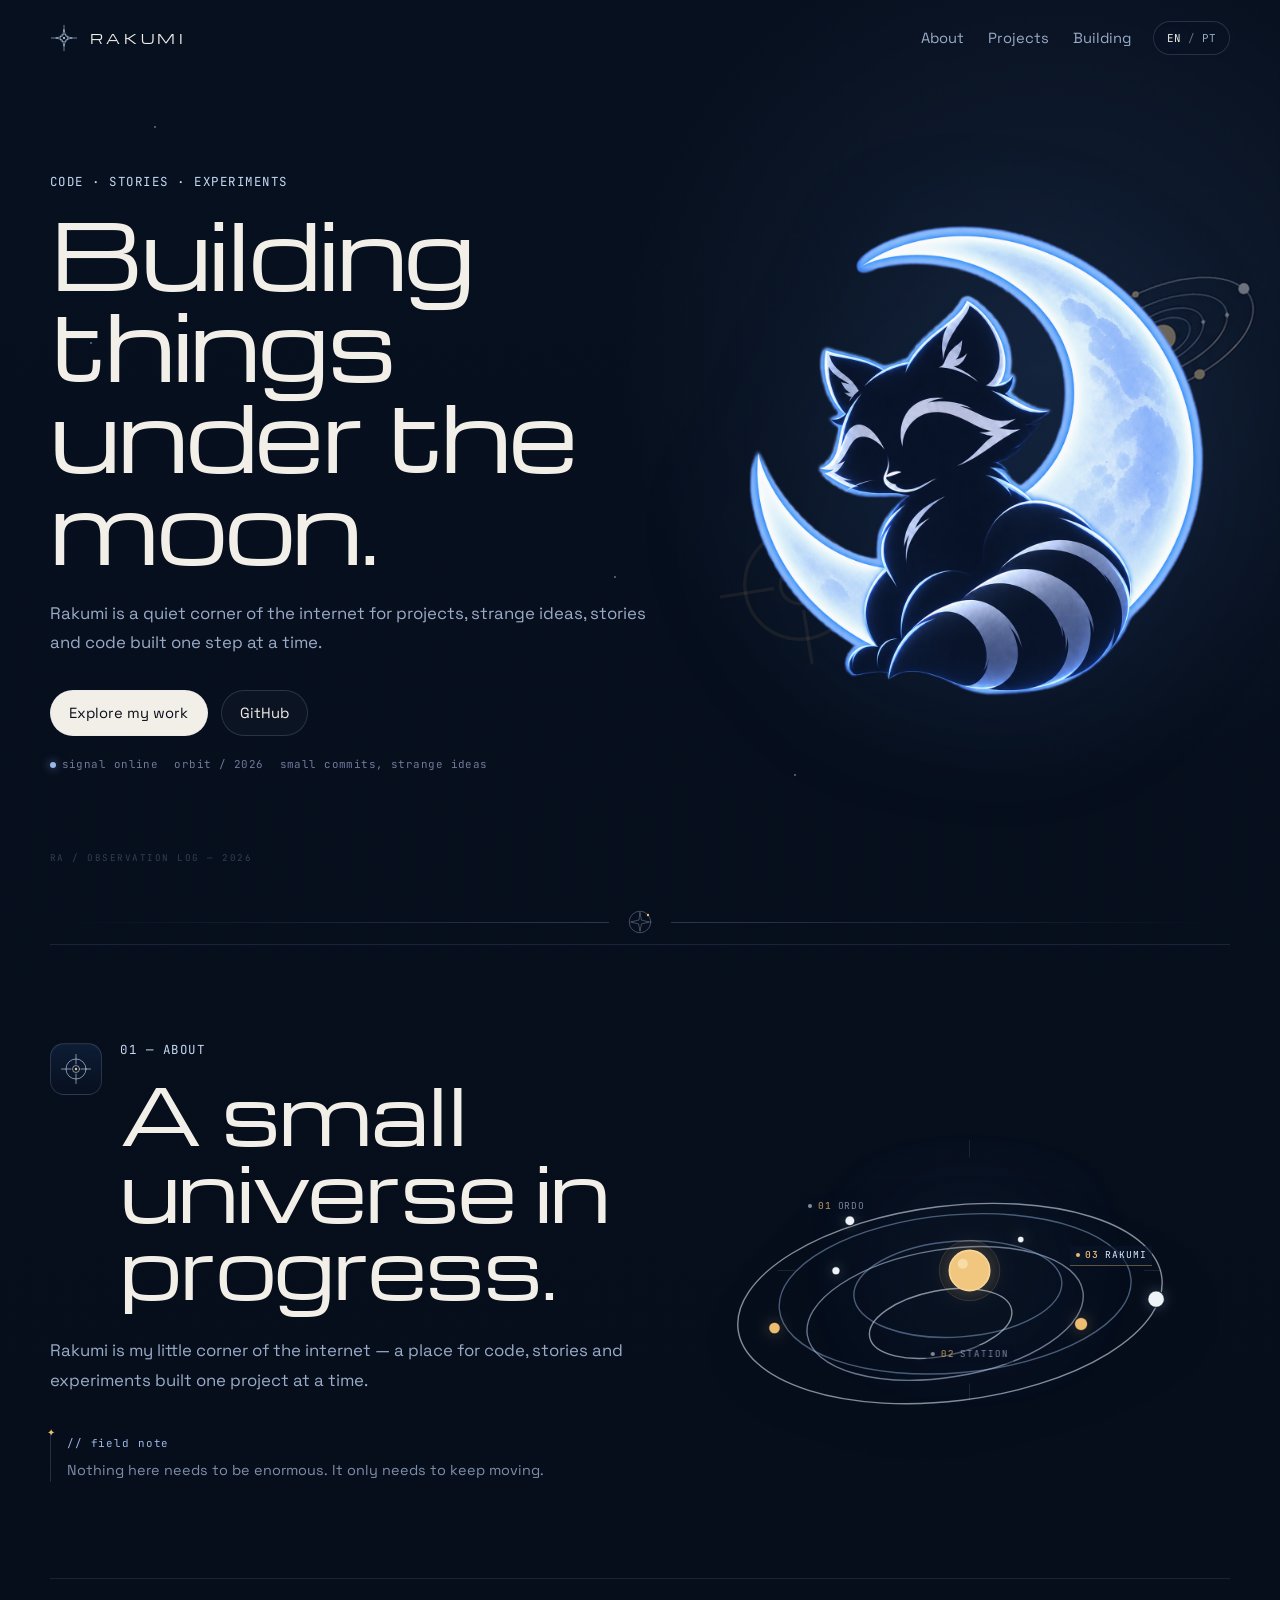
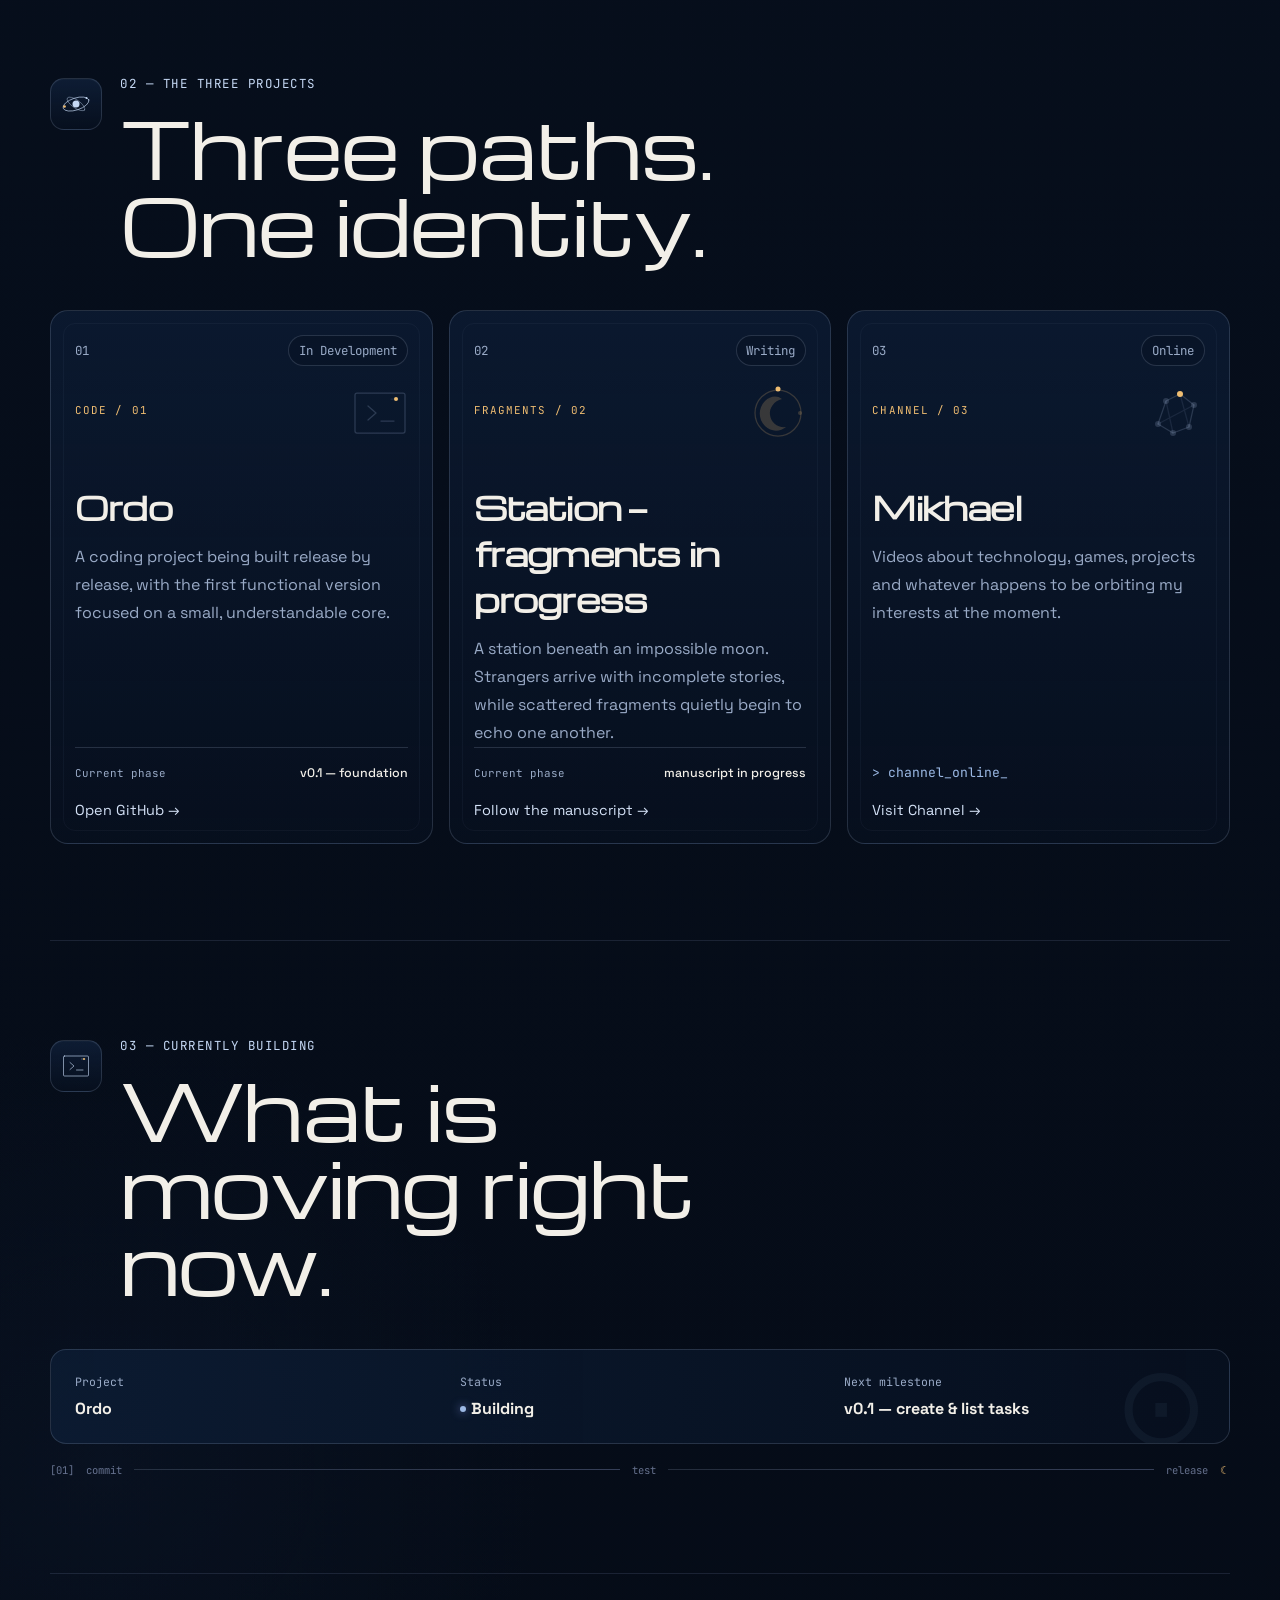
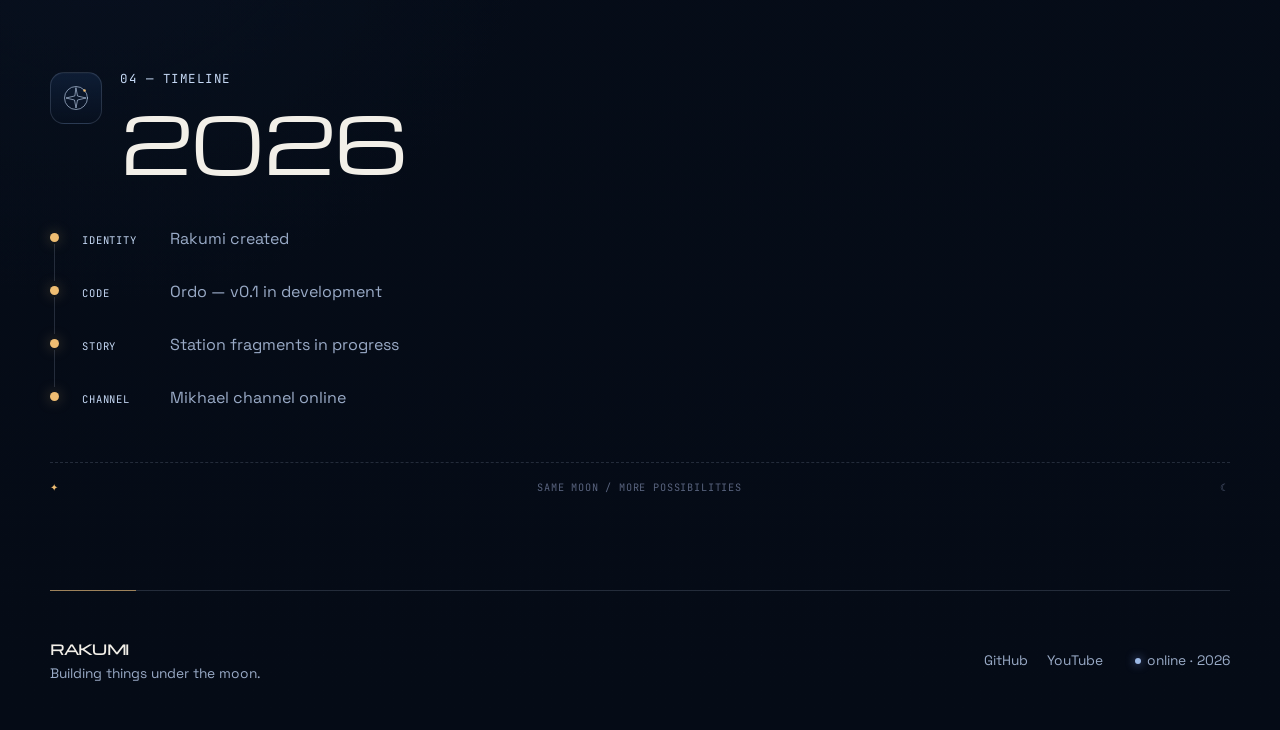
==== commit ad227b6f: "Add files via upload" ====
--- a/rakumi-web-main/index.html
+++ b/rakumi-web-main/index.html
@@ -283,37 +283,37 @@
           </div>
 
           <p class="project-kind" data-i18n="projects.station.kind">FRAGMENTS / 02</p>
-          <h3 data-i18n="projects.station.title">Untitled Station Story</h3>
+          <h3 data-i18n="projects.station.title">Station — fragments in progress</h3>
           <p data-i18n="projects.station.description">
-            A station beneath an impossible moon. A few scattered fragments,
-            unfinished encounters and questions still without answers.
+            A station beneath an impossible moon. Strangers arrive with incomplete
+            stories, while scattered fragments quietly begin to echo one another.
           </p>
 
           <div class="project-phase">
             <span data-i18n="projects.currentPhase">Current phase</span>
-            <strong data-i18n="projects.station.phase">fragments in progress</strong>
-          </div>
-
-          <a class="text-link" href="#timeline" data-i18n="projects.station.link">Follow the fragments →</a>
+            <strong data-i18n="projects.station.phase">manuscript in progress</strong>
+          </div>
+
+          <a class="text-link" href="#timeline" data-i18n="projects.station.link">Follow the manuscript →</a>
         </article>
 
         <article class="project-card">
           <svg class="project-symbol" aria-hidden="true"><use href="#icon-connection"></use></svg>
           <div class="project-topline">
             <span class="project-index">03</span>
-            <span class="status" data-i18n="projects.channel.status">YouTube</span>
+            <span class="status" data-i18n="projects.channel.status">Online</span>
           </div>
 
           <p class="project-kind" data-i18n="projects.channel.kind">CHANNEL / 03</p>
           <h3 data-i18n="projects.channel.title">Mikhael</h3>
           <p data-i18n="projects.channel.description">
-            Videos about games, technology, projects and whatever I feel like
-            documenting along the way.
+            Videos about technology, games, projects and whatever happens to
+            be orbiting my interests at the moment.
           </p>
 
           <div class="terminal-line">
             <span>&gt;</span>
-            <span data-i18n="projects.channel.terminal">@mikhael_mk</span><span class="cursor">_</span>
+            <span data-i18n="projects.channel.terminal">channel_online</span><span class="cursor">_</span>
           </div>
 
           <a class="text-link" href="https://www.youtube.com/@mikhael_mk" target="_blank" rel="noreferrer" data-i18n="projects.channel.link">Visit Channel →</a>
@@ -373,7 +373,7 @@
         <li><span data-i18n="timeline.identityLabel">identity</span> <span class="timeline-copy" data-i18n="timeline.identity">Rakumi created</span></li>
         <li><span data-i18n="timeline.codeLabel">code</span> <span class="timeline-copy" data-i18n="timeline.code">Ordo — v0.1 in development</span></li>
         <li><span data-i18n="timeline.storyLabel">story</span> <span class="timeline-copy" data-i18n="timeline.story">Station fragments in progress</span></li>
-        <li><span data-i18n="timeline.channelLabel">channel</span> <span class="timeline-copy" data-i18n="timeline.channel">Mikhael channel · @mikhael_mk</span></li>
+        <li><span data-i18n="timeline.channelLabel">channel</span> <span class="timeline-copy" data-i18n="timeline.channel">Mikhael channel online</span></li>
       </ol>
 
       <div class="timeline-signoff" aria-hidden="true">
